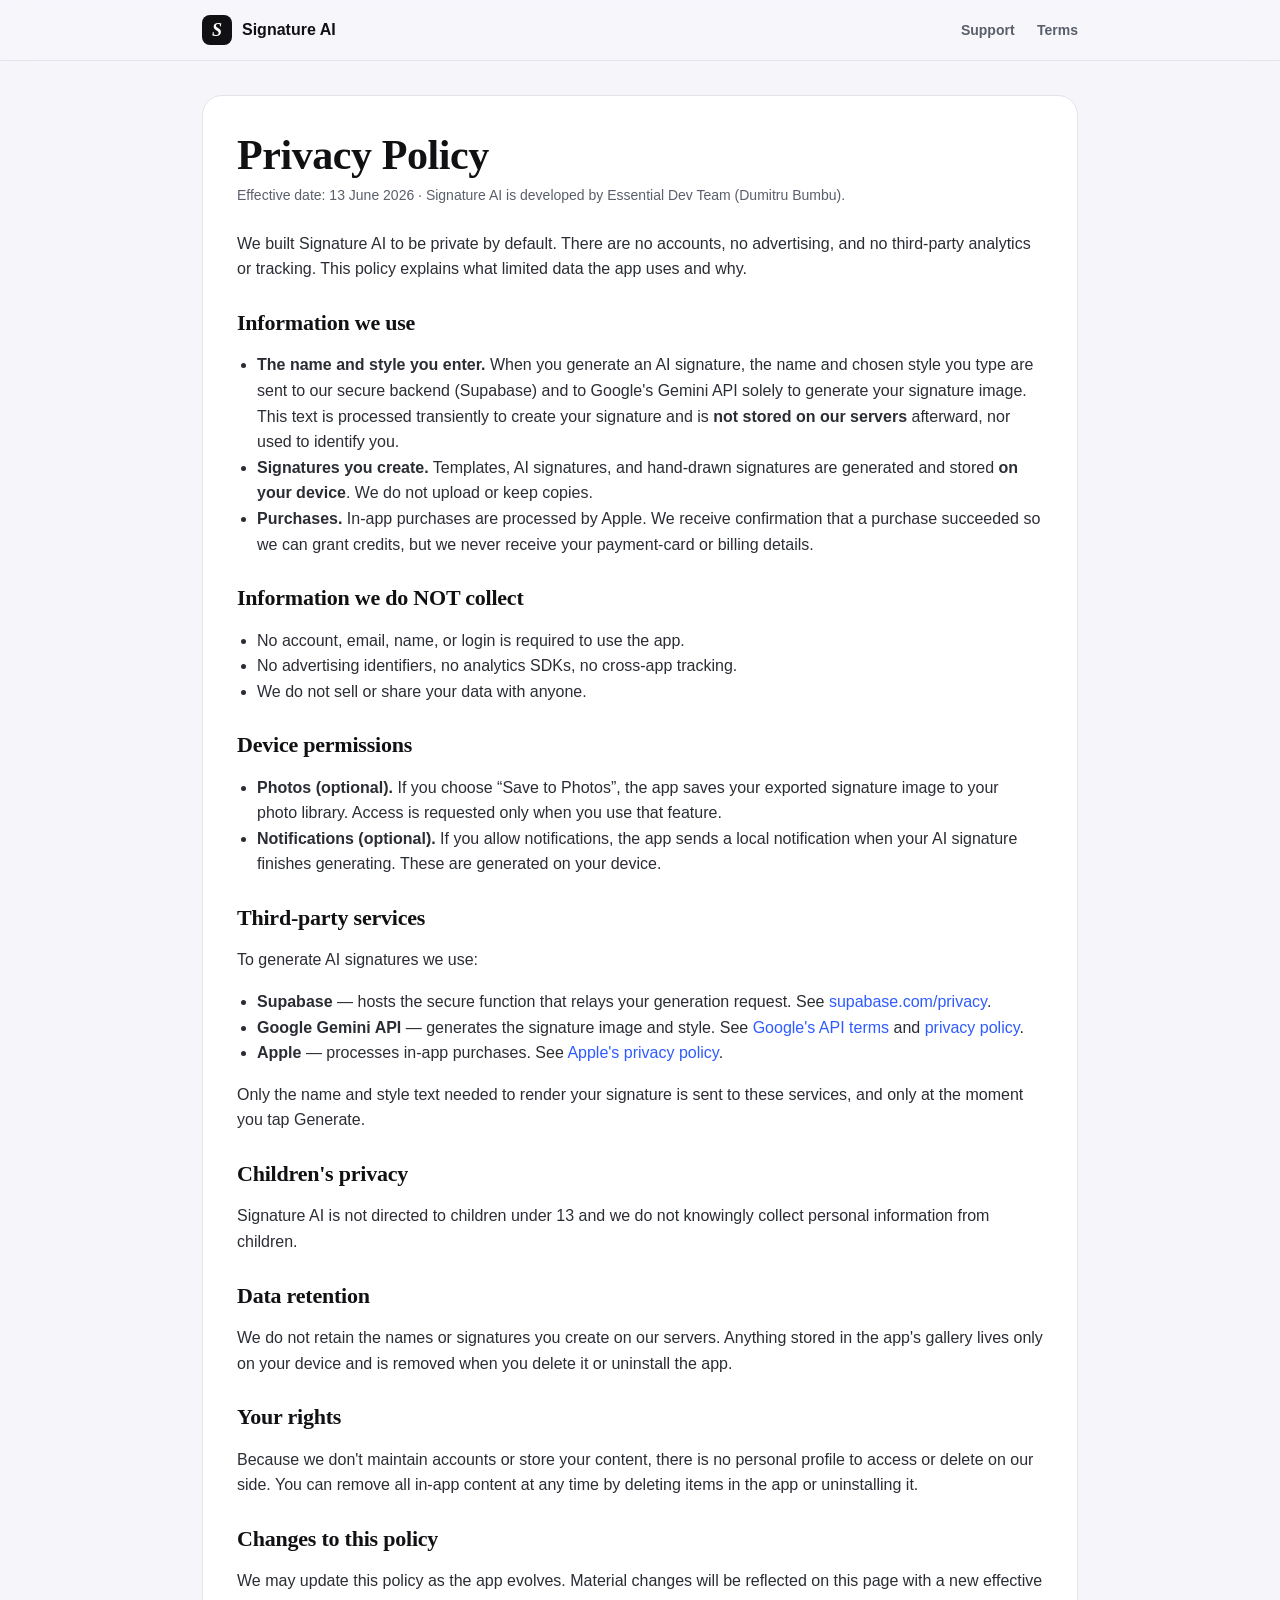
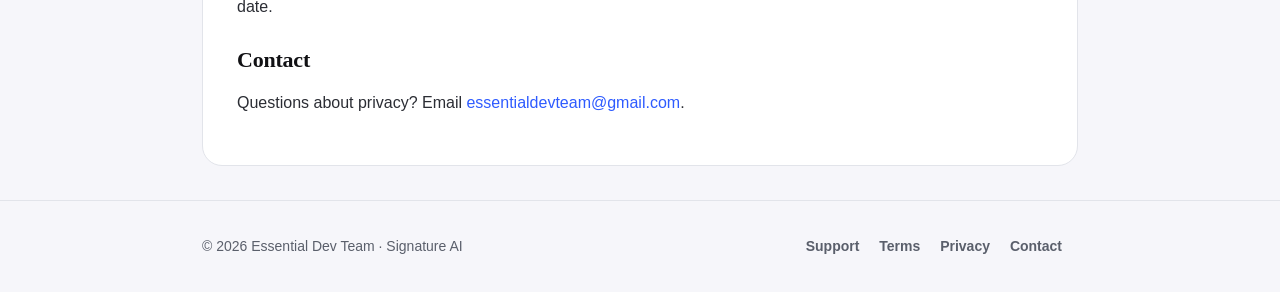
==== privacy.html @ 757a9288 "Signature AI website: index, support, terms, privacy" ====
<!DOCTYPE html>
<html lang="en">
<head>
<meta charset="UTF-8">
<meta name="viewport" content="width=device-width, initial-scale=1.0">
<title>Privacy Policy — Signature AI</title>
<meta name="description" content="Signature AI Privacy Policy — what data we use, how, and your choices.">
<link rel="stylesheet" href="style.css">
</head>
<body>

<nav class="nav">
  <div class="wrap">
    <a class="brand" href="index.html"><span class="mark">S</span> Signature AI</a>
    <div>
      <a class="link" href="support.html">Support</a>
      <a class="link" href="terms.html">Terms</a>
    </div>
  </div>
</nav>

<main class="wrap">
  <div class="page">
    <h1>Privacy Policy</h1>
    <p class="eff">Effective date: 13 June 2026 · Signature AI is developed by Essential Dev Team (Dumitru Bumbu).</p>

    <p>We built Signature AI to be private by default. There are no accounts, no advertising, and no third-party analytics or tracking. This policy explains what limited data the app uses and why.</p>

    <h2>Information we use</h2>
    <ul>
      <li><strong>The name and style you enter.</strong> When you generate an AI signature, the name and chosen style you type are sent to our secure backend (Supabase) and to Google's Gemini API solely to generate your signature image. This text is processed transiently to create your signature and is <strong>not stored on our servers</strong> afterward, nor used to identify you.</li>
      <li><strong>Signatures you create.</strong> Templates, AI signatures, and hand-drawn signatures are generated and stored <strong>on your device</strong>. We do not upload or keep copies.</li>
      <li><strong>Purchases.</strong> In-app purchases are processed by Apple. We receive confirmation that a purchase succeeded so we can grant credits, but we never receive your payment-card or billing details.</li>
    </ul>

    <h2>Information we do NOT collect</h2>
    <ul>
      <li>No account, email, name, or login is required to use the app.</li>
      <li>No advertising identifiers, no analytics SDKs, no cross-app tracking.</li>
      <li>We do not sell or share your data with anyone.</li>
    </ul>

    <h2>Device permissions</h2>
    <ul>
      <li><strong>Photos (optional).</strong> If you choose “Save to Photos”, the app saves your exported signature image to your photo library. Access is requested only when you use that feature.</li>
      <li><strong>Notifications (optional).</strong> If you allow notifications, the app sends a local notification when your AI signature finishes generating. These are generated on your device.</li>
    </ul>

    <h2>Third-party services</h2>
    <p>To generate AI signatures we use:</p>
    <ul>
      <li><strong>Supabase</strong> — hosts the secure function that relays your generation request. See <a href="https://supabase.com/privacy">supabase.com/privacy</a>.</li>
      <li><strong>Google Gemini API</strong> — generates the signature image and style. See <a href="https://ai.google.dev/gemini-api/terms">Google's API terms</a> and <a href="https://policies.google.com/privacy">privacy policy</a>.</li>
      <li><strong>Apple</strong> — processes in-app purchases. See <a href="https://www.apple.com/legal/privacy/">Apple's privacy policy</a>.</li>
    </ul>
    <p>Only the name and style text needed to render your signature is sent to these services, and only at the moment you tap Generate.</p>

    <h2>Children's privacy</h2>
    <p>Signature AI is not directed to children under 13 and we do not knowingly collect personal information from children.</p>

    <h2>Data retention</h2>
    <p>We do not retain the names or signatures you create on our servers. Anything stored in the app's gallery lives only on your device and is removed when you delete it or uninstall the app.</p>

    <h2>Your rights</h2>
    <p>Because we don't maintain accounts or store your content, there is no personal profile to access or delete on our side. You can remove all in-app content at any time by deleting items in the app or uninstalling it.</p>

    <h2>Changes to this policy</h2>
    <p>We may update this policy as the app evolves. Material changes will be reflected on this page with a new effective date.</p>

    <h2>Contact</h2>
    <p>Questions about privacy? Email <a href="mailto:essentialdevteam@gmail.com">essentialdevteam@gmail.com</a>.</p>
  </div>
</main>

<footer>
  <div class="wrap">
    <div>© 2026 Essential Dev Team · Signature AI</div>
    <div>
      <a href="support.html">Support</a>
      <a href="terms.html">Terms</a>
      <a href="privacy.html">Privacy</a>
      <a href="mailto:essentialdevteam@gmail.com">Contact</a>
    </div>
  </div>
</footer>

</body>
</html>
---- style.css ----
:root{
  --ink:#111114; --blue:#2E5BFF; --graphite:#5A5F6B;
  --vellum:#F6F6FA; --line:#E2E4EA; --paper:#fff;
  --maxw:920px;
}
*{box-sizing:border-box}
html{scroll-behavior:smooth}
body{
  margin:0; color:var(--ink); background:var(--vellum);
  font-family:-apple-system,BlinkMacSystemFont,"Segoe UI",Roboto,Helvetica,Arial,sans-serif;
  line-height:1.6; -webkit-font-smoothing:antialiased;
}
h1,h2,h3{font-family:"New York","Times New Roman",Georgia,serif; line-height:1.2; letter-spacing:-.01em}
a{color:var(--blue); text-decoration:none}
a:hover{text-decoration:underline}
.wrap{max-width:var(--maxw); margin:0 auto; padding:0 22px}

/* nav */
.nav{position:sticky; top:0; z-index:10; background:rgba(246,246,250,.82); backdrop-filter:saturate(180%) blur(14px); border-bottom:1px solid var(--line)}
.nav .wrap{display:flex; align-items:center; justify-content:space-between; height:60px}
.brand{display:flex; align-items:center; gap:10px; font-weight:700; color:var(--ink)}
.brand:hover{text-decoration:none}
.brand .mark{width:30px;height:30px;border-radius:8px;background:var(--ink);display:grid;place-items:center;color:#fff;font-family:"New York",Georgia,serif;font-style:italic;font-size:18px}
.nav a.link{color:var(--graphite); font-size:14px; font-weight:600; margin-left:18px}
.nav a.link:hover{color:var(--ink)}

/* hero */
.hero{padding:74px 0 56px; text-align:center}
.hero h1{font-size:clamp(38px,7vw,64px); margin:0 0 14px}
.hero p{font-size:clamp(17px,2.4vw,21px); color:var(--graphite); max-width:620px; margin:0 auto 28px}
.cta{display:inline-flex; align-items:center; gap:10px; background:var(--ink); color:#fff; padding:14px 26px; border-radius:14px; font-weight:600}
.cta:hover{text-decoration:none; opacity:.92}
.sig{font-family:"Snell Roundhand","Apple Chancery","Brush Script MT",cursive; font-size:clamp(46px,10vw,92px); color:var(--ink); margin:30px 0 0; transform:rotate(-3deg)}

/* sections */
section{padding:48px 0}
section h2{font-size:clamp(26px,4vw,36px); margin:0 0 8px; text-align:center}
.sub{color:var(--graphite); text-align:center; max-width:560px; margin:0 auto 36px}
.grid{display:grid; grid-template-columns:repeat(auto-fit,minmax(240px,1fr)); gap:18px}
.card{background:var(--paper); border:1px solid var(--line); border-radius:20px; padding:24px}
.card h3{font-size:20px; margin:0 0 6px}
.card p{color:var(--graphite); margin:0; font-size:15px}
.ico{width:44px;height:44px;border-radius:12px;background:rgba(46,91,255,.10);display:grid;place-items:center;font-size:22px;margin-bottom:14px}

/* pricing */
.prices{display:grid; grid-template-columns:repeat(auto-fit,minmax(180px,1fr)); gap:16px; max-width:760px; margin:0 auto}
.price{background:var(--paper); border:1px solid var(--line); border-radius:18px; padding:22px; text-align:center}
.price.best{border-color:var(--blue); box-shadow:0 8px 30px rgba(46,91,255,.12)}
.price .amt{font-family:"New York",Georgia,serif; font-size:34px; font-weight:700}
.price .per{color:var(--graphite); font-size:14px}
.badge{display:inline-block; font-size:12px; font-weight:700; color:var(--blue); background:rgba(46,91,255,.10); padding:3px 10px; border-radius:999px; margin-top:8px}

/* content pages */
.page{background:var(--paper); border:1px solid var(--line); border-radius:20px; padding:34px; margin:34px 0}
.page h1{font-size:clamp(30px,5vw,42px); margin:0 0 4px}
.page .eff{color:var(--graphite); font-size:14px; margin:0 0 24px}
.page h2{font-size:22px; text-align:left; margin:28px 0 8px}
.page p,.page li{color:#2b2d34}
.page ul{padding-left:20px}
.faq{margin:18px 0}
.faq h3{font-size:18px; margin:18px 0 4px}

/* footer */
footer{border-top:1px solid var(--line); padding:34px 0; color:var(--graphite); font-size:14px}
footer .wrap{display:flex; flex-wrap:wrap; gap:14px; justify-content:space-between; align-items:center}
footer a{color:var(--graphite); margin-right:16px; font-weight:600}
footer a:hover{color:var(--ink)}
.muted{color:var(--graphite); font-size:13px; text-align:center; margin-top:10px}
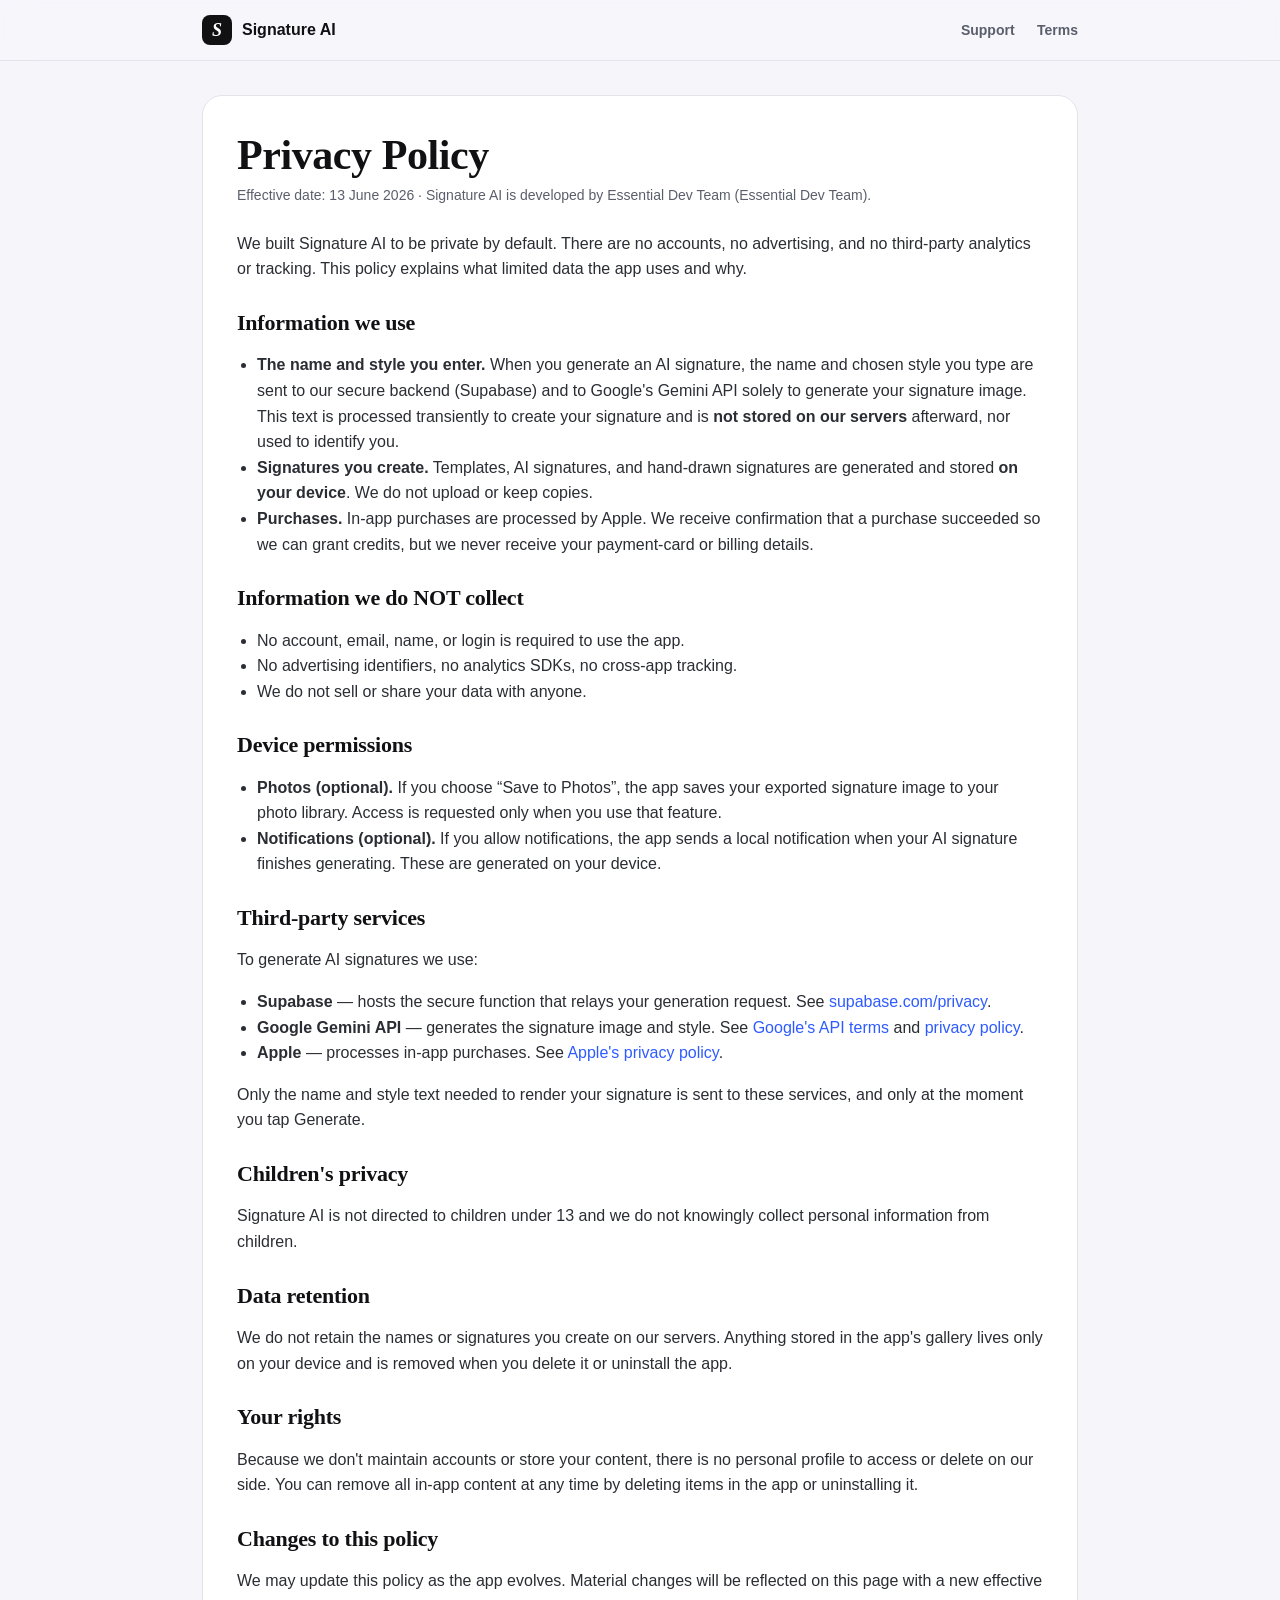
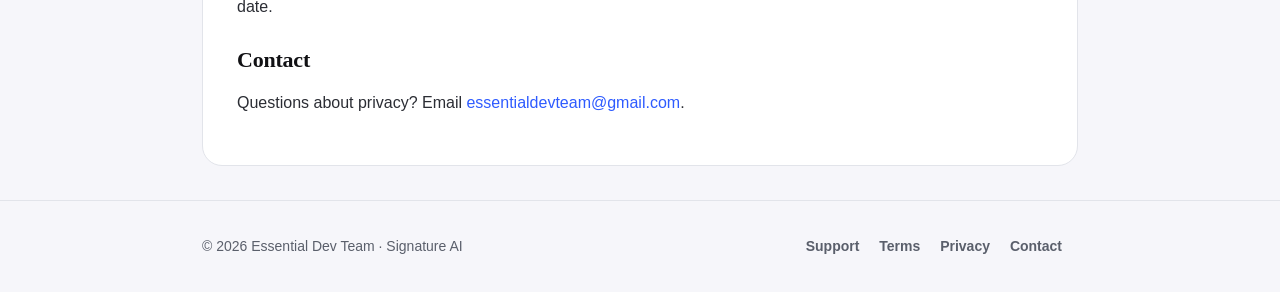
==== commit e8d14a13: "Brand name: Dumitru Bumbu -> Essential Dev Team" ====
--- a/privacy.html
+++ b/privacy.html
@@ -22,7 +22,7 @@
 <main class="wrap">
   <div class="page">
     <h1>Privacy Policy</h1>
-    <p class="eff">Effective date: 13 June 2026 · Signature AI is developed by Essential Dev Team (Dumitru Bumbu).</p>
+    <p class="eff">Effective date: 13 June 2026 · Signature AI is developed by Essential Dev Team (Essential Dev Team).</p>
 
     <p>We built Signature AI to be private by default. There are no accounts, no advertising, and no third-party analytics or tracking. This policy explains what limited data the app uses and why.</p>
 
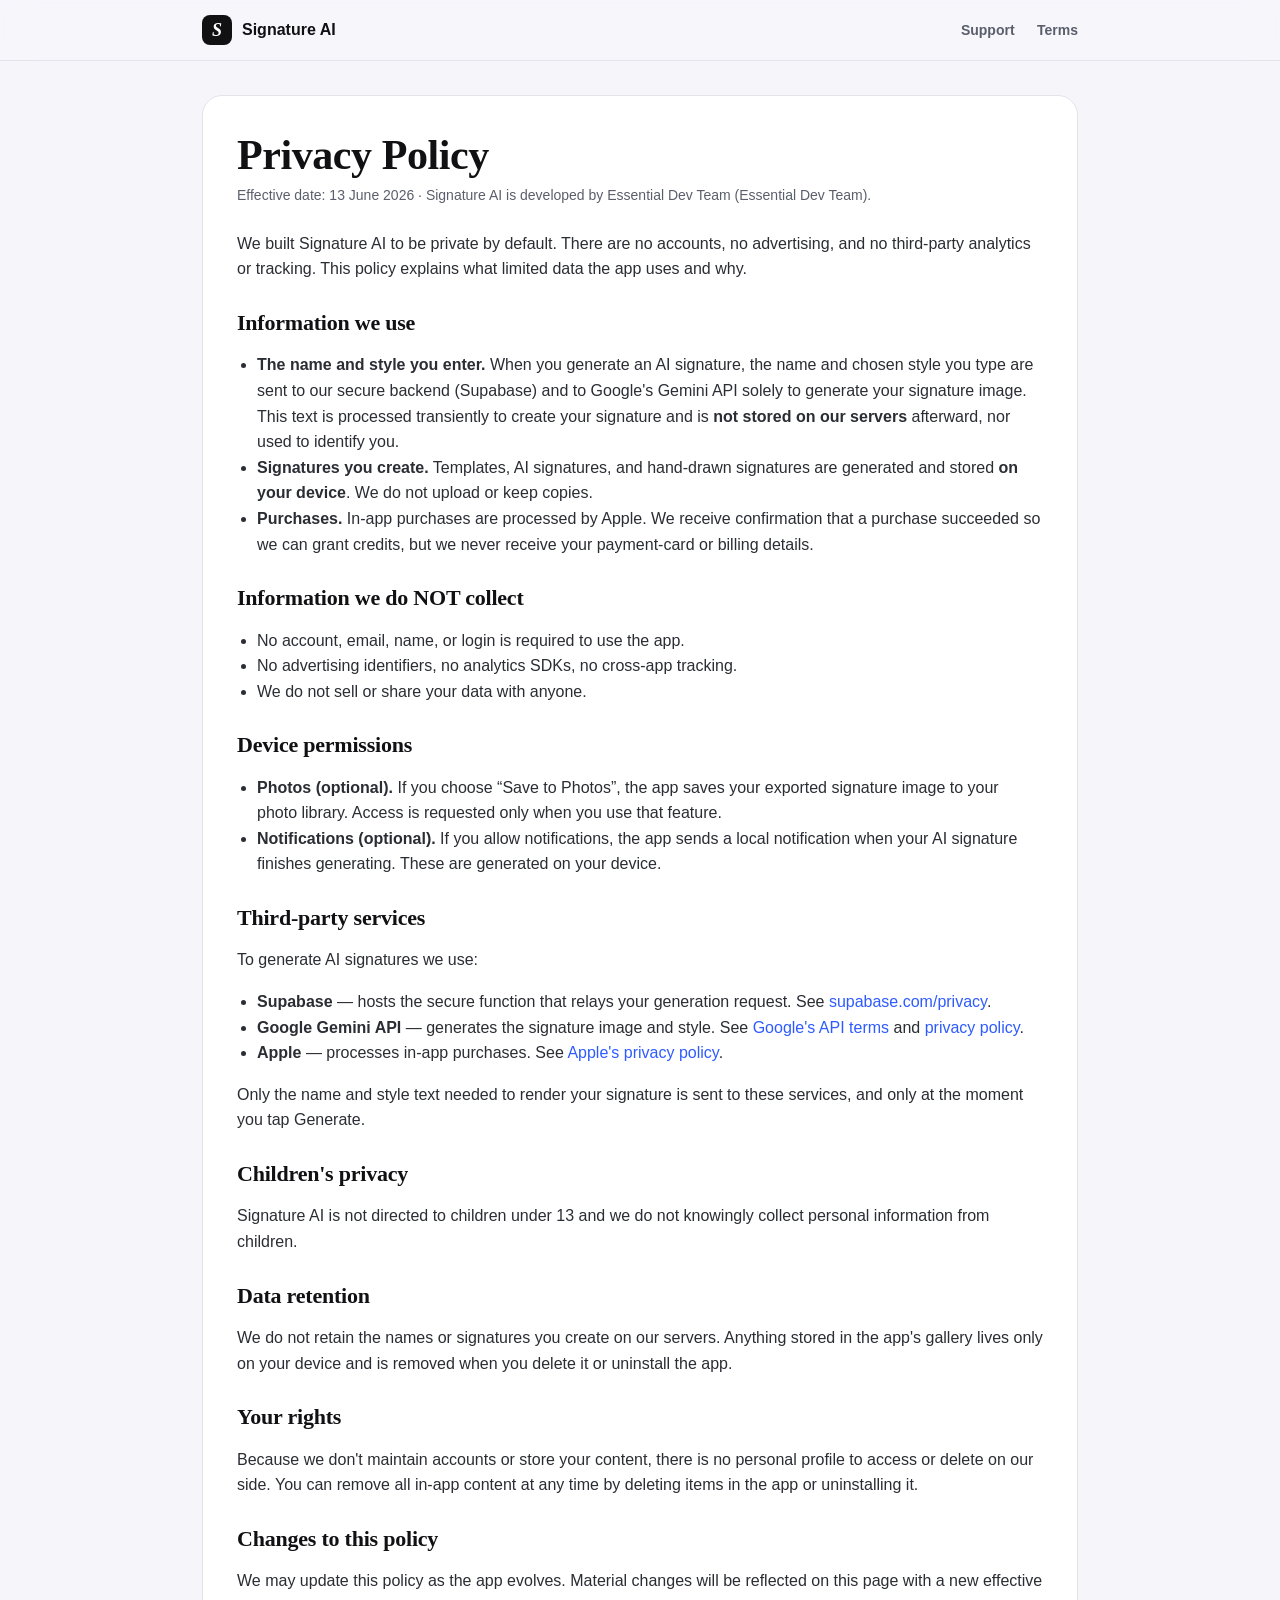
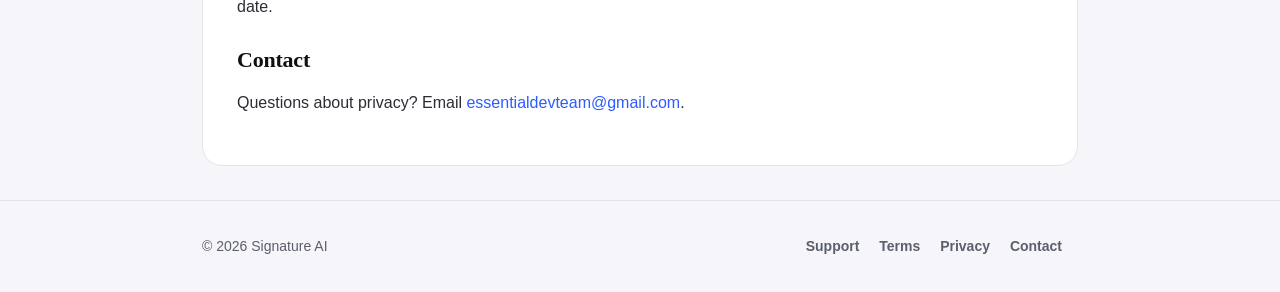
==== commit ba5f86bd: "Copyright footer -> app name only" ====
--- a/privacy.html
+++ b/privacy.html
@@ -74,7 +74,7 @@
 
 <footer>
   <div class="wrap">
-    <div>© 2026 Essential Dev Team · Signature AI</div>
+    <div>© 2026 Signature AI</div>
     <div>
       <a href="support.html">Support</a>
       <a href="terms.html">Terms</a>
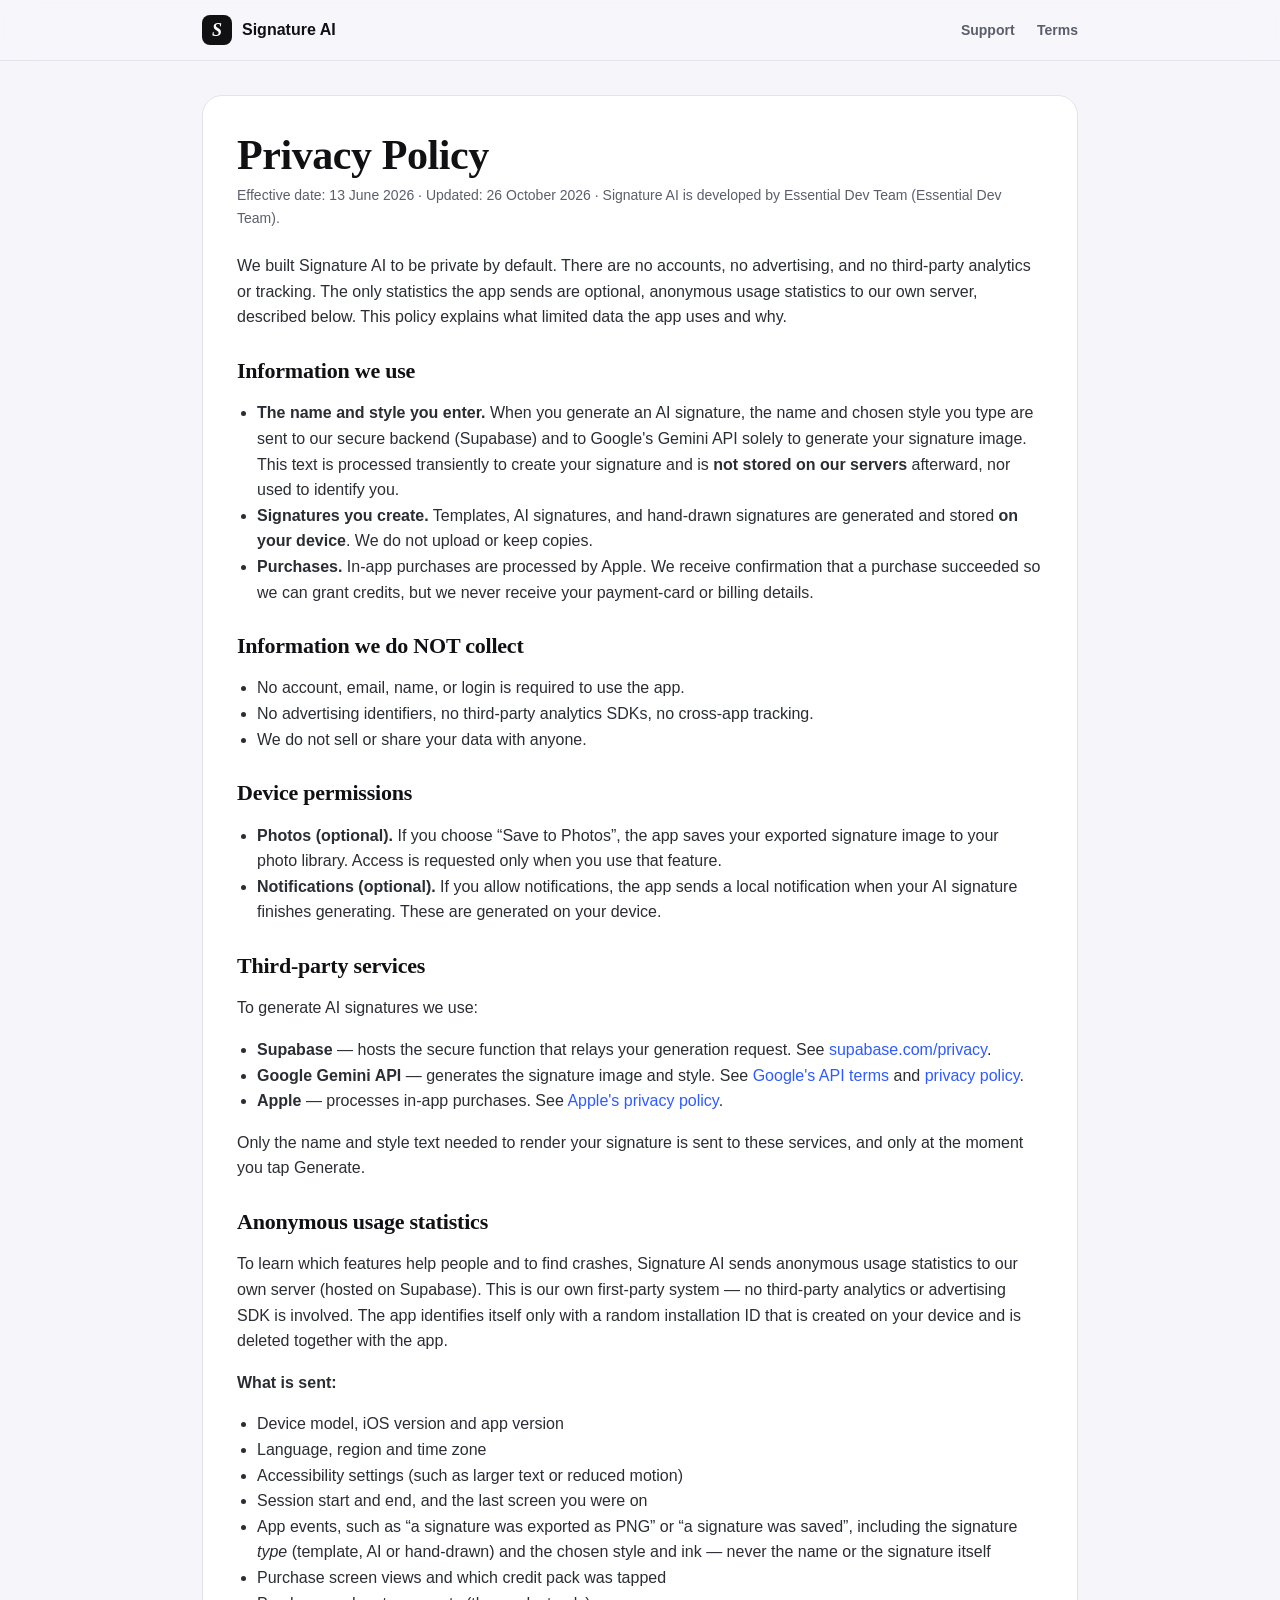
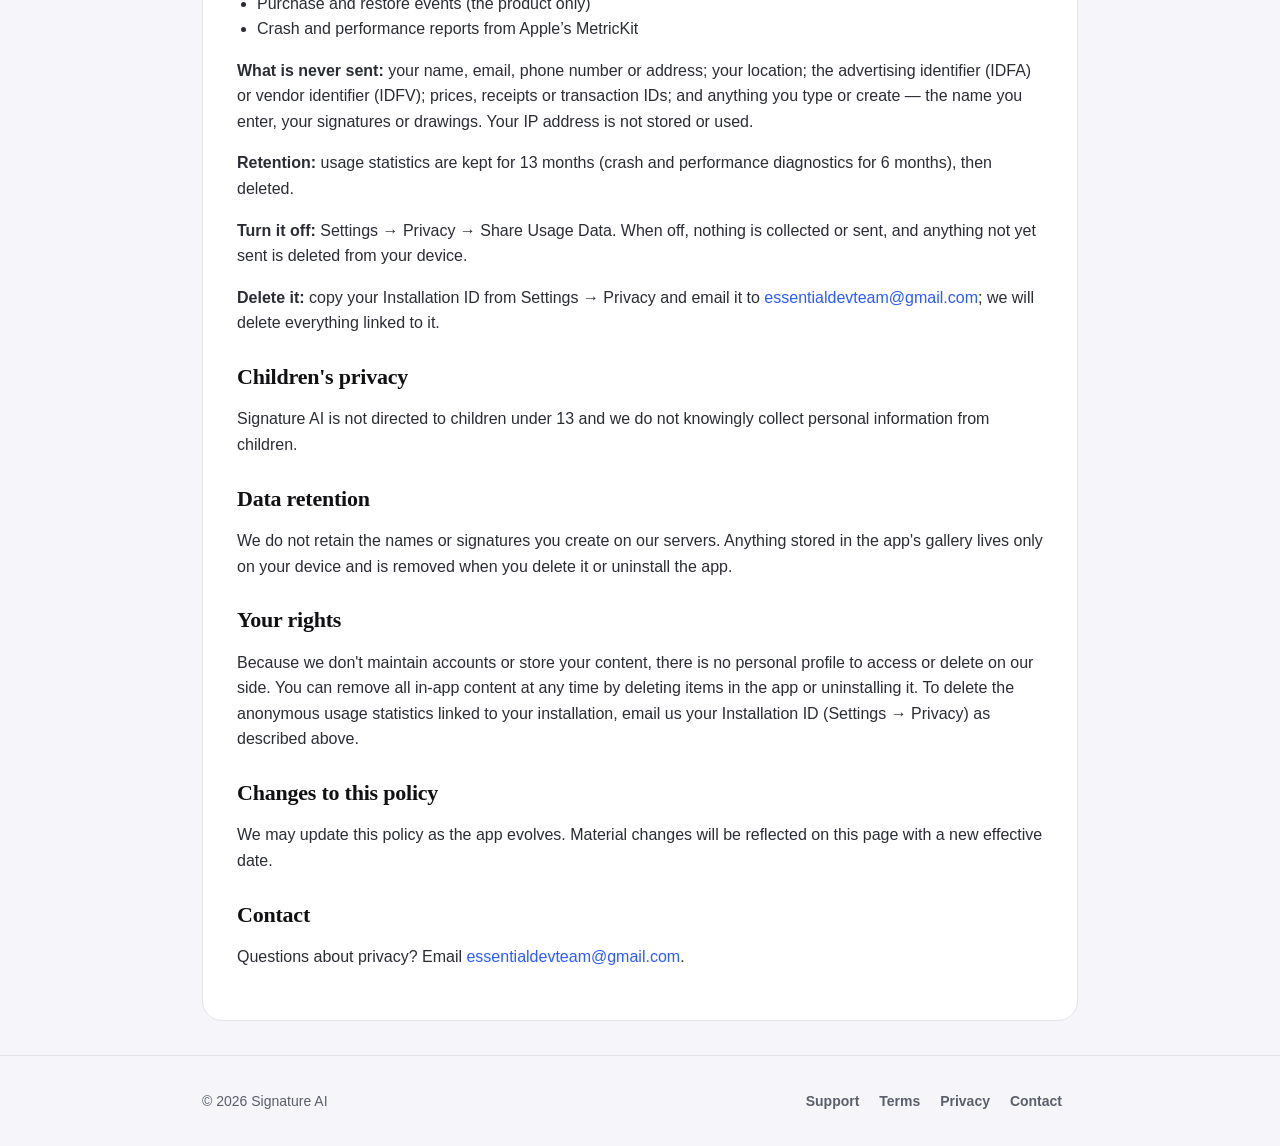
==== commit f93f23fb: "Privacy: anonymous usage statistics (in-house analytics), Support FAQ Co-Authored-By: Claude Opus 5." ====
--- a/privacy.html
+++ b/privacy.html
@@ -22,9 +22,9 @@
 <main class="wrap">
   <div class="page">
     <h1>Privacy Policy</h1>
-    <p class="eff">Effective date: 13 June 2026 · Signature AI is developed by Essential Dev Team (Essential Dev Team).</p>
+    <p class="eff">Effective date: 13 June 2026 · Updated: 26 October 2026 · Signature AI is developed by Essential Dev Team (Essential Dev Team).</p>
 
-    <p>We built Signature AI to be private by default. There are no accounts, no advertising, and no third-party analytics or tracking. This policy explains what limited data the app uses and why.</p>
+    <p>We built Signature AI to be private by default. There are no accounts, no advertising, and no third-party analytics or tracking. The only statistics the app sends are optional, anonymous usage statistics to our own server, described below. This policy explains what limited data the app uses and why.</p>
 
     <h2>Information we use</h2>
     <ul>
@@ -36,7 +36,7 @@
     <h2>Information we do NOT collect</h2>
     <ul>
       <li>No account, email, name, or login is required to use the app.</li>
-      <li>No advertising identifiers, no analytics SDKs, no cross-app tracking.</li>
+      <li>No advertising identifiers, no third-party analytics SDKs, no cross-app tracking.</li>
       <li>We do not sell or share your data with anyone.</li>
     </ul>
 
@@ -55,6 +55,24 @@
     </ul>
     <p>Only the name and style text needed to render your signature is sent to these services, and only at the moment you tap Generate.</p>
 
+    <h2>Anonymous usage statistics</h2>
+    <p>To learn which features help people and to find crashes, Signature AI sends anonymous usage statistics to our own server (hosted on Supabase). This is our own first-party system — no third-party analytics or advertising SDK is involved. The app identifies itself only with a random installation ID that is created on your device and is deleted together with the app.</p>
+    <p><strong>What is sent:</strong></p>
+    <ul>
+      <li>Device model, iOS version and app version</li>
+      <li>Language, region and time zone</li>
+      <li>Accessibility settings (such as larger text or reduced motion)</li>
+      <li>Session start and end, and the last screen you were on</li>
+      <li>App events, such as “a signature was exported as PNG” or “a signature was saved”, including the signature <em>type</em> (template, AI or hand-drawn) and the chosen style and ink — never the name or the signature itself</li>
+      <li>Purchase screen views and which credit pack was tapped</li>
+      <li>Purchase and restore events (the product only)</li>
+      <li>Crash and performance reports from Apple’s MetricKit</li>
+    </ul>
+    <p><strong>What is never sent:</strong> your name, email, phone number or address; your location; the advertising identifier (IDFA) or vendor identifier (IDFV); prices, receipts or transaction IDs; and anything you type or create — the name you enter, your signatures or drawings. Your IP address is not stored or used.</p>
+    <p><strong>Retention:</strong> usage statistics are kept for 13 months (crash and performance diagnostics for 6 months), then deleted.</p>
+    <p><strong>Turn it off:</strong> Settings → Privacy → Share Usage Data. When off, nothing is collected or sent, and anything not yet sent is deleted from your device.</p>
+    <p><strong>Delete it:</strong> copy your Installation ID from Settings → Privacy and email it to <a href="mailto:essentialdevteam@gmail.com">essentialdevteam@gmail.com</a>; we will delete everything linked to it.</p>
+
     <h2>Children's privacy</h2>
     <p>Signature AI is not directed to children under 13 and we do not knowingly collect personal information from children.</p>
 
@@ -62,7 +80,7 @@
     <p>We do not retain the names or signatures you create on our servers. Anything stored in the app's gallery lives only on your device and is removed when you delete it or uninstall the app.</p>
 
     <h2>Your rights</h2>
-    <p>Because we don't maintain accounts or store your content, there is no personal profile to access or delete on our side. You can remove all in-app content at any time by deleting items in the app or uninstalling it.</p>
+    <p>Because we don't maintain accounts or store your content, there is no personal profile to access or delete on our side. You can remove all in-app content at any time by deleting items in the app or uninstalling it. To delete the anonymous usage statistics linked to your installation, email us your Installation ID (Settings → Privacy) as described above.</p>
 
     <h2>Changes to this policy</h2>
     <p>We may update this policy as the app evolves. Material changes will be reflected on this page with a new effective date.</p>
--- a/style.css
+++ b/style.css
@@ -66,3 +66,25 @@
 footer a{color:var(--graphite); margin-right:16px; font-weight:600}
 footer a:hover{color:var(--ink)}
 .muted{color:var(--graphite); font-size:13px; text-align:center; margin-top:10px}
+
+/* Large displays: the shell was pinned at 920px, which on a 2560px monitor
+   reads as a narrow column adrift in empty space. Widen the shell and lift the
+   base body size so type, spacing and cards grow together — widening alone
+   just stretches the gaps. The legal/content pages keep their own measure so
+   line length stays readable however wide the window gets. */
+@media (min-width:1500px){
+  :root{ --maxw:1280px }
+  body{ font-size:17px }
+  .hero{ padding:104px 0 76px }
+  .hero p{ max-width:720px }
+  .sub{ max-width:640px }
+  .prices{ max-width:920px }
+  .page{ max-width:76ch; margin-left:auto; margin-right:auto; padding:44px }
+}
+@media (min-width:2000px){
+  :root{ --maxw:1500px }
+  body{ font-size:18px }
+  .hero p{ max-width:780px }
+  .sub{ max-width:680px }
+  .prices{ max-width:1040px }
+}
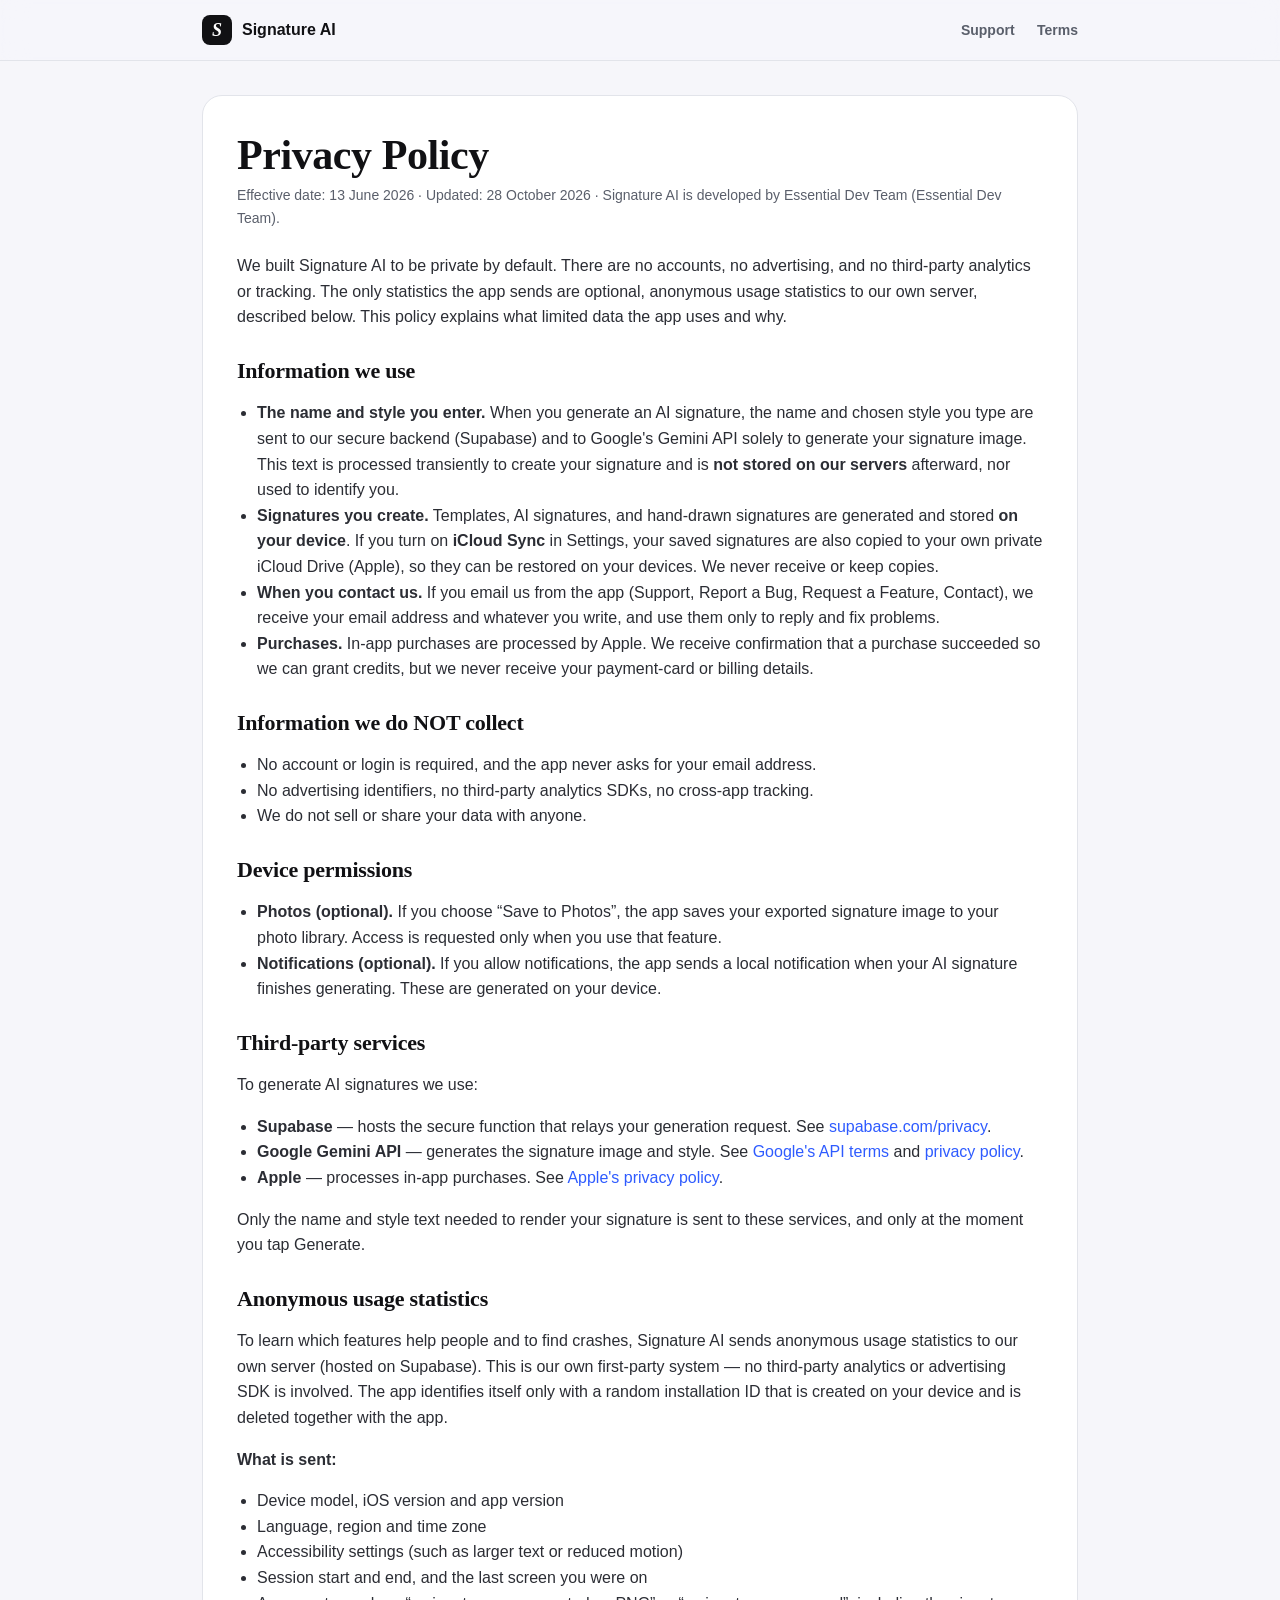
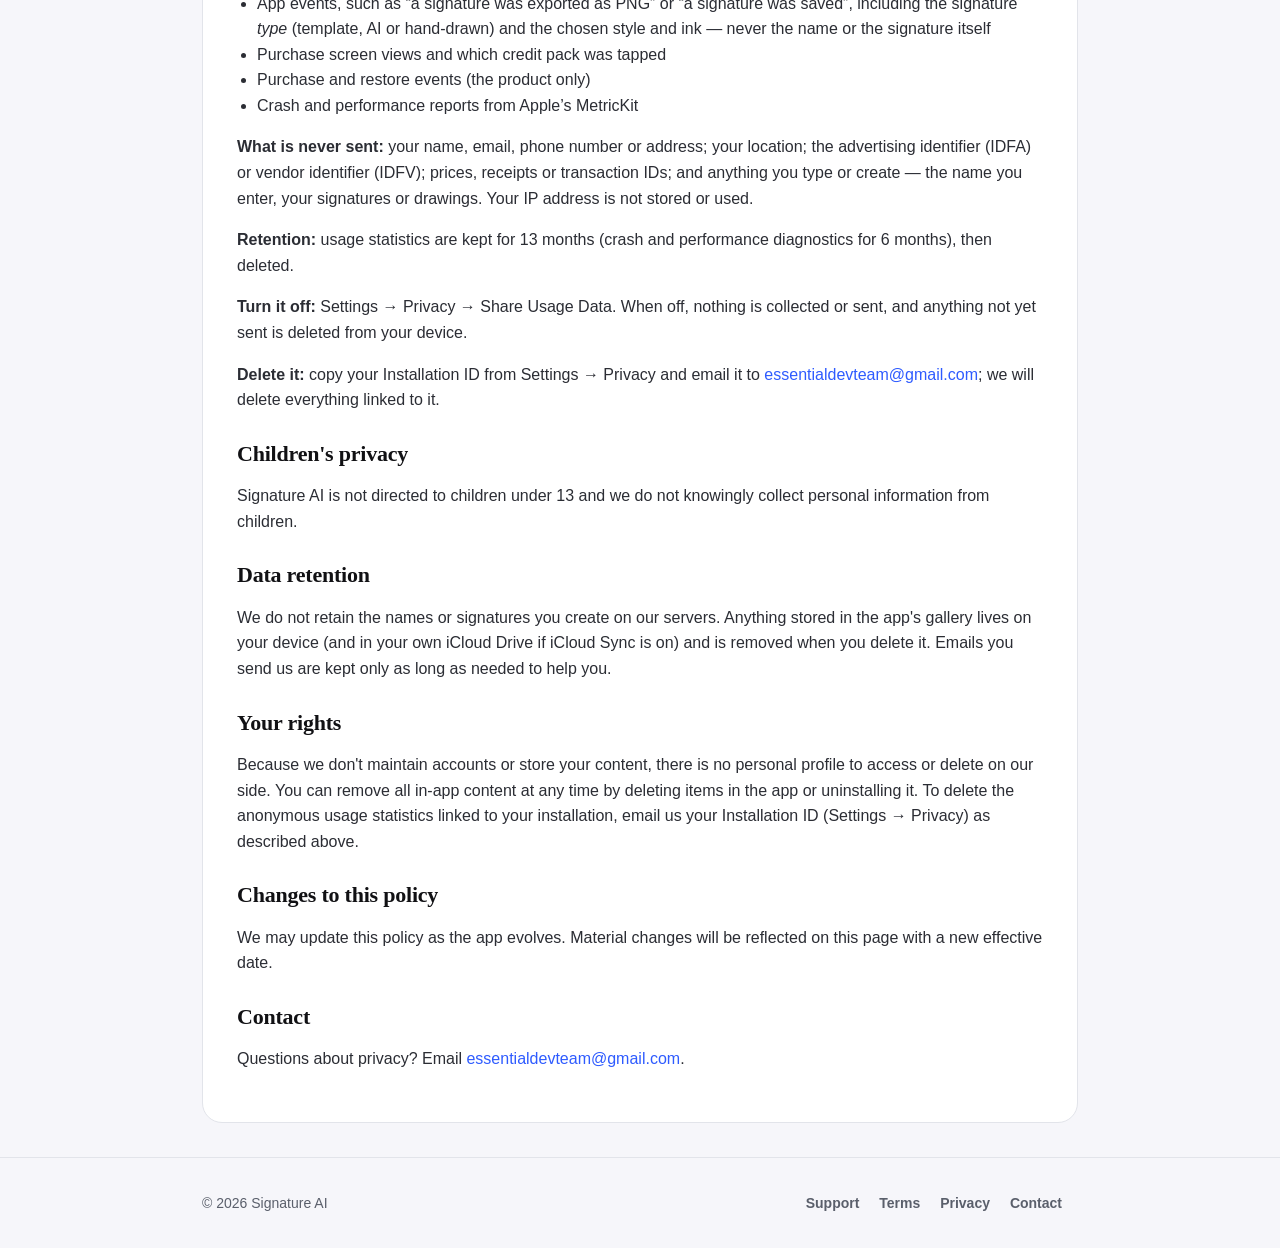
==== commit 1c04c7fa: "Privacy: iCloud Sync, contacting support, updated 28 Oct 2026 Co-Authored-By: Claude Opus 5.5 <norep" ====
--- a/privacy.html
+++ b/privacy.html
@@ -22,20 +22,21 @@
 <main class="wrap">
   <div class="page">
     <h1>Privacy Policy</h1>
-    <p class="eff">Effective date: 13 June 2026 · Updated: 26 October 2026 · Signature AI is developed by Essential Dev Team (Essential Dev Team).</p>
+    <p class="eff">Effective date: 13 June 2026 · Updated: 28 October 2026 · Signature AI is developed by Essential Dev Team (Essential Dev Team).</p>
 
     <p>We built Signature AI to be private by default. There are no accounts, no advertising, and no third-party analytics or tracking. The only statistics the app sends are optional, anonymous usage statistics to our own server, described below. This policy explains what limited data the app uses and why.</p>
 
     <h2>Information we use</h2>
     <ul>
       <li><strong>The name and style you enter.</strong> When you generate an AI signature, the name and chosen style you type are sent to our secure backend (Supabase) and to Google's Gemini API solely to generate your signature image. This text is processed transiently to create your signature and is <strong>not stored on our servers</strong> afterward, nor used to identify you.</li>
-      <li><strong>Signatures you create.</strong> Templates, AI signatures, and hand-drawn signatures are generated and stored <strong>on your device</strong>. We do not upload or keep copies.</li>
+      <li><strong>Signatures you create.</strong> Templates, AI signatures, and hand-drawn signatures are generated and stored <strong>on your device</strong>. If you turn on <strong>iCloud Sync</strong> in Settings, your saved signatures are also copied to your own private iCloud Drive (Apple), so they can be restored on your devices. We never receive or keep copies.</li>
+      <li><strong>When you contact us.</strong> If you email us from the app (Support, Report a Bug, Request a Feature, Contact), we receive your email address and whatever you write, and use them only to reply and fix problems.</li>
       <li><strong>Purchases.</strong> In-app purchases are processed by Apple. We receive confirmation that a purchase succeeded so we can grant credits, but we never receive your payment-card or billing details.</li>
     </ul>
 
     <h2>Information we do NOT collect</h2>
     <ul>
-      <li>No account, email, name, or login is required to use the app.</li>
+      <li>No account or login is required, and the app never asks for your email address.</li>
       <li>No advertising identifiers, no third-party analytics SDKs, no cross-app tracking.</li>
       <li>We do not sell or share your data with anyone.</li>
     </ul>
@@ -77,7 +78,7 @@
     <p>Signature AI is not directed to children under 13 and we do not knowingly collect personal information from children.</p>
 
     <h2>Data retention</h2>
-    <p>We do not retain the names or signatures you create on our servers. Anything stored in the app's gallery lives only on your device and is removed when you delete it or uninstall the app.</p>
+    <p>We do not retain the names or signatures you create on our servers. Anything stored in the app's gallery lives on your device (and in your own iCloud Drive if iCloud Sync is on) and is removed when you delete it. Emails you send us are kept only as long as needed to help you.</p>
 
     <h2>Your rights</h2>
     <p>Because we don't maintain accounts or store your content, there is no personal profile to access or delete on our side. You can remove all in-app content at any time by deleting items in the app or uninstalling it. To delete the anonymous usage statistics linked to your installation, email us your Installation ID (Settings → Privacy) as described above.</p>
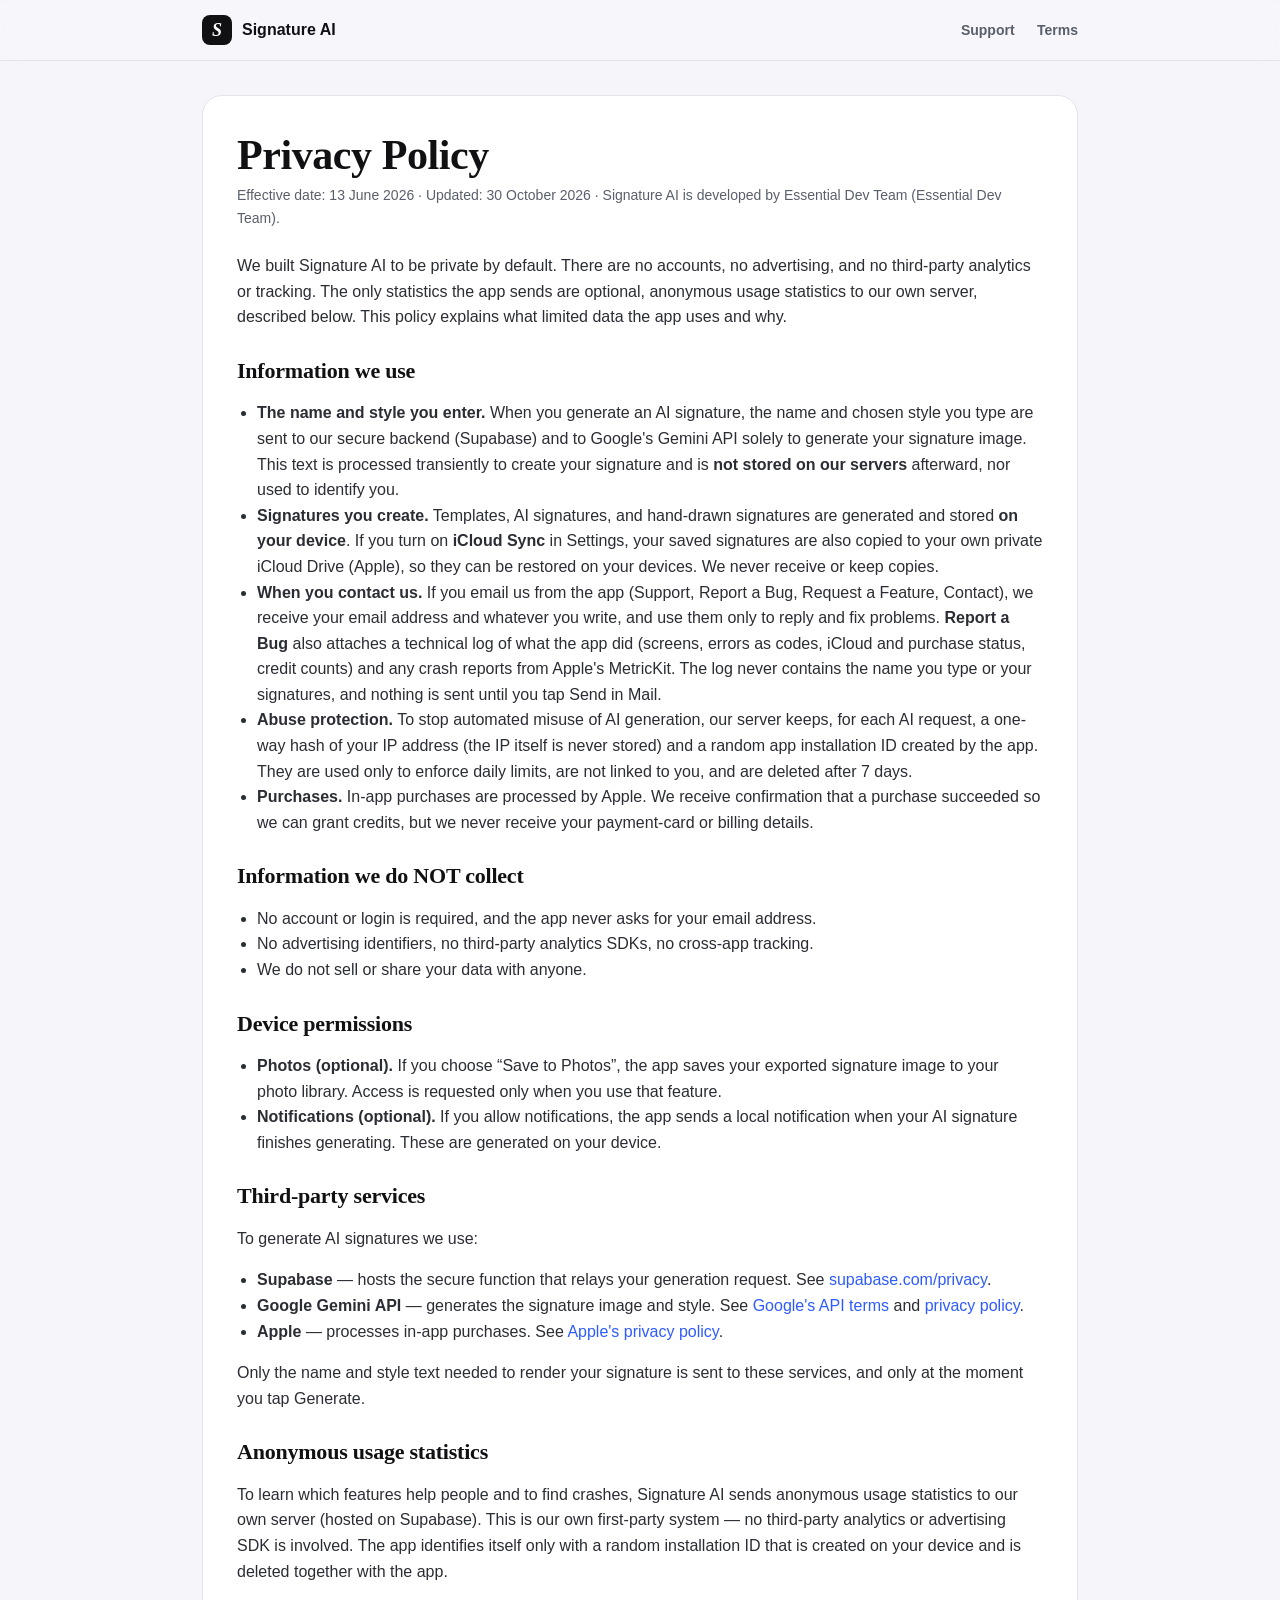
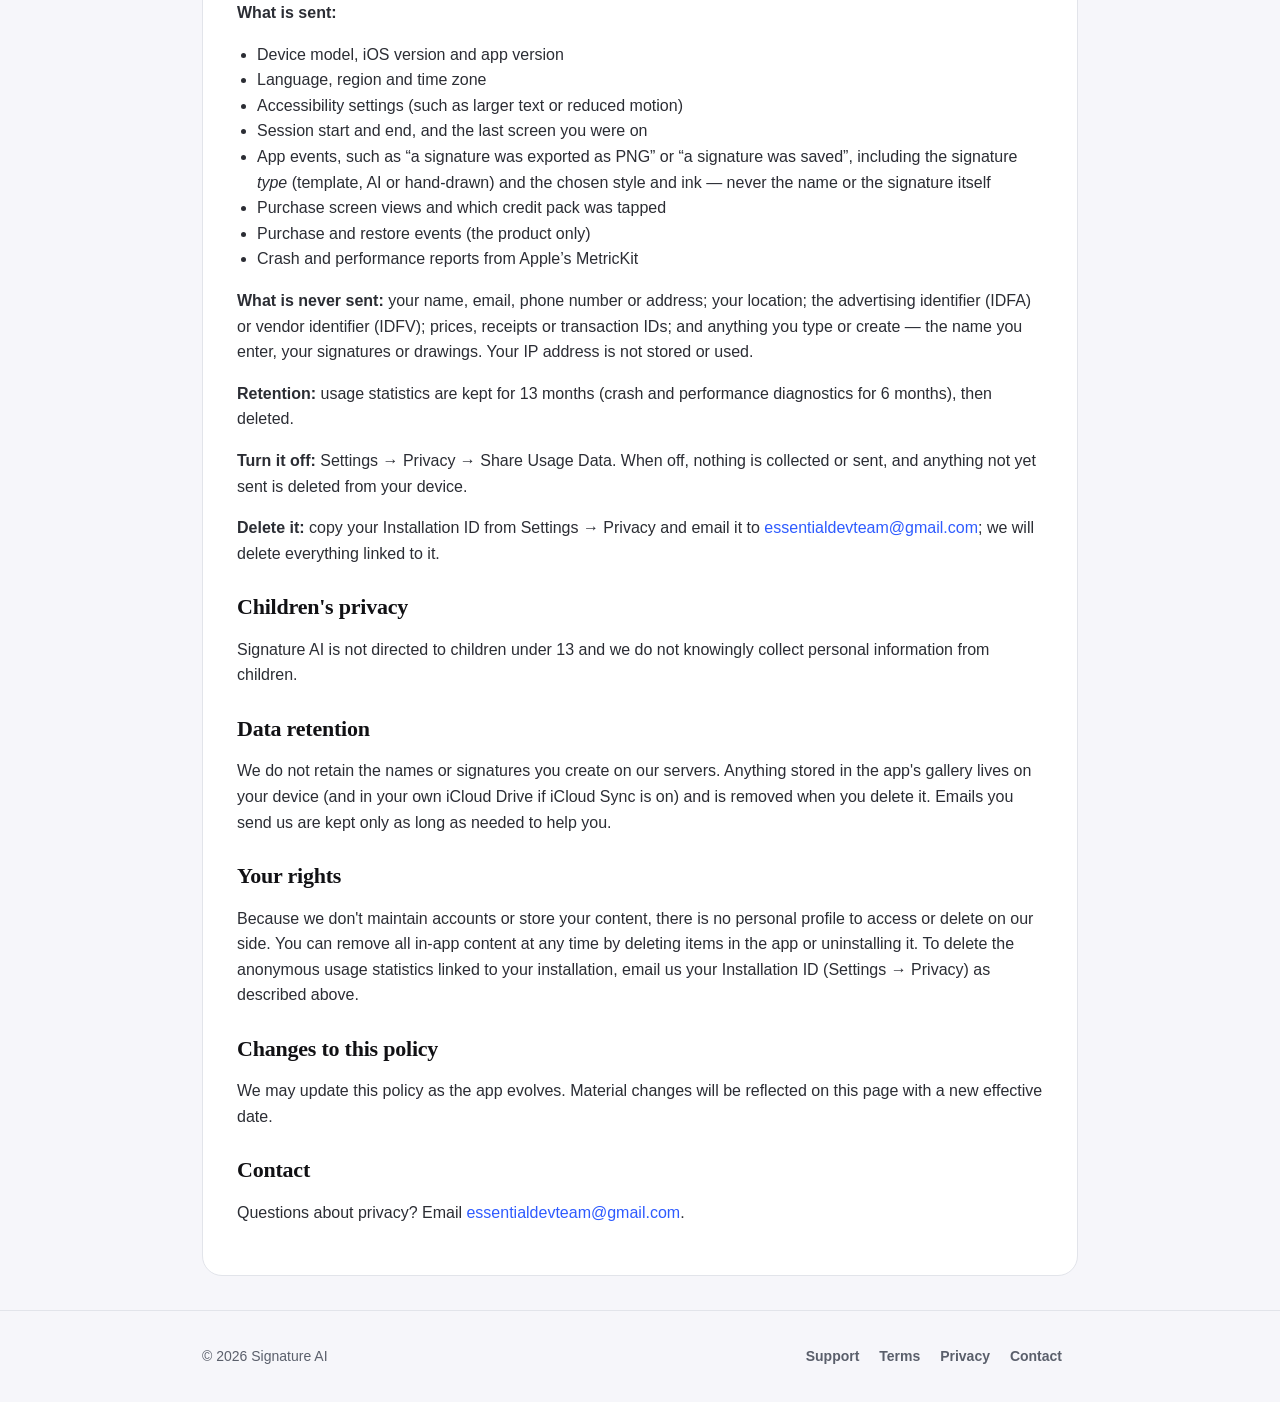
==== commit 29e82f6b: "Privacy: Report a Bug attachments, abuse-protection hashing (7 days), updated 30 Oct 2026 Co-Authore" ====
--- a/privacy.html
+++ b/privacy.html
@@ -22,7 +22,7 @@
 <main class="wrap">
   <div class="page">
     <h1>Privacy Policy</h1>
-    <p class="eff">Effective date: 13 June 2026 · Updated: 28 October 2026 · Signature AI is developed by Essential Dev Team (Essential Dev Team).</p>
+    <p class="eff">Effective date: 13 June 2026 · Updated: 30 October 2026 · Signature AI is developed by Essential Dev Team (Essential Dev Team).</p>
 
     <p>We built Signature AI to be private by default. There are no accounts, no advertising, and no third-party analytics or tracking. The only statistics the app sends are optional, anonymous usage statistics to our own server, described below. This policy explains what limited data the app uses and why.</p>
 
@@ -30,7 +30,8 @@
     <ul>
       <li><strong>The name and style you enter.</strong> When you generate an AI signature, the name and chosen style you type are sent to our secure backend (Supabase) and to Google's Gemini API solely to generate your signature image. This text is processed transiently to create your signature and is <strong>not stored on our servers</strong> afterward, nor used to identify you.</li>
       <li><strong>Signatures you create.</strong> Templates, AI signatures, and hand-drawn signatures are generated and stored <strong>on your device</strong>. If you turn on <strong>iCloud Sync</strong> in Settings, your saved signatures are also copied to your own private iCloud Drive (Apple), so they can be restored on your devices. We never receive or keep copies.</li>
-      <li><strong>When you contact us.</strong> If you email us from the app (Support, Report a Bug, Request a Feature, Contact), we receive your email address and whatever you write, and use them only to reply and fix problems.</li>
+      <li><strong>When you contact us.</strong> If you email us from the app (Support, Report a Bug, Request a Feature, Contact), we receive your email address and whatever you write, and use them only to reply and fix problems. <strong>Report a Bug</strong> also attaches a technical log of what the app did (screens, errors as codes, iCloud and purchase status, credit counts) and any crash reports from Apple's MetricKit. The log never contains the name you type or your signatures, and nothing is sent until you tap Send in Mail.</li>
+      <li><strong>Abuse protection.</strong> To stop automated misuse of AI generation, our server keeps, for each AI request, a one-way hash of your IP address (the IP itself is never stored) and a random app installation ID created by the app. They are used only to enforce daily limits, are not linked to you, and are deleted after 7 days.</li>
       <li><strong>Purchases.</strong> In-app purchases are processed by Apple. We receive confirmation that a purchase succeeded so we can grant credits, but we never receive your payment-card or billing details.</li>
     </ul>
 
